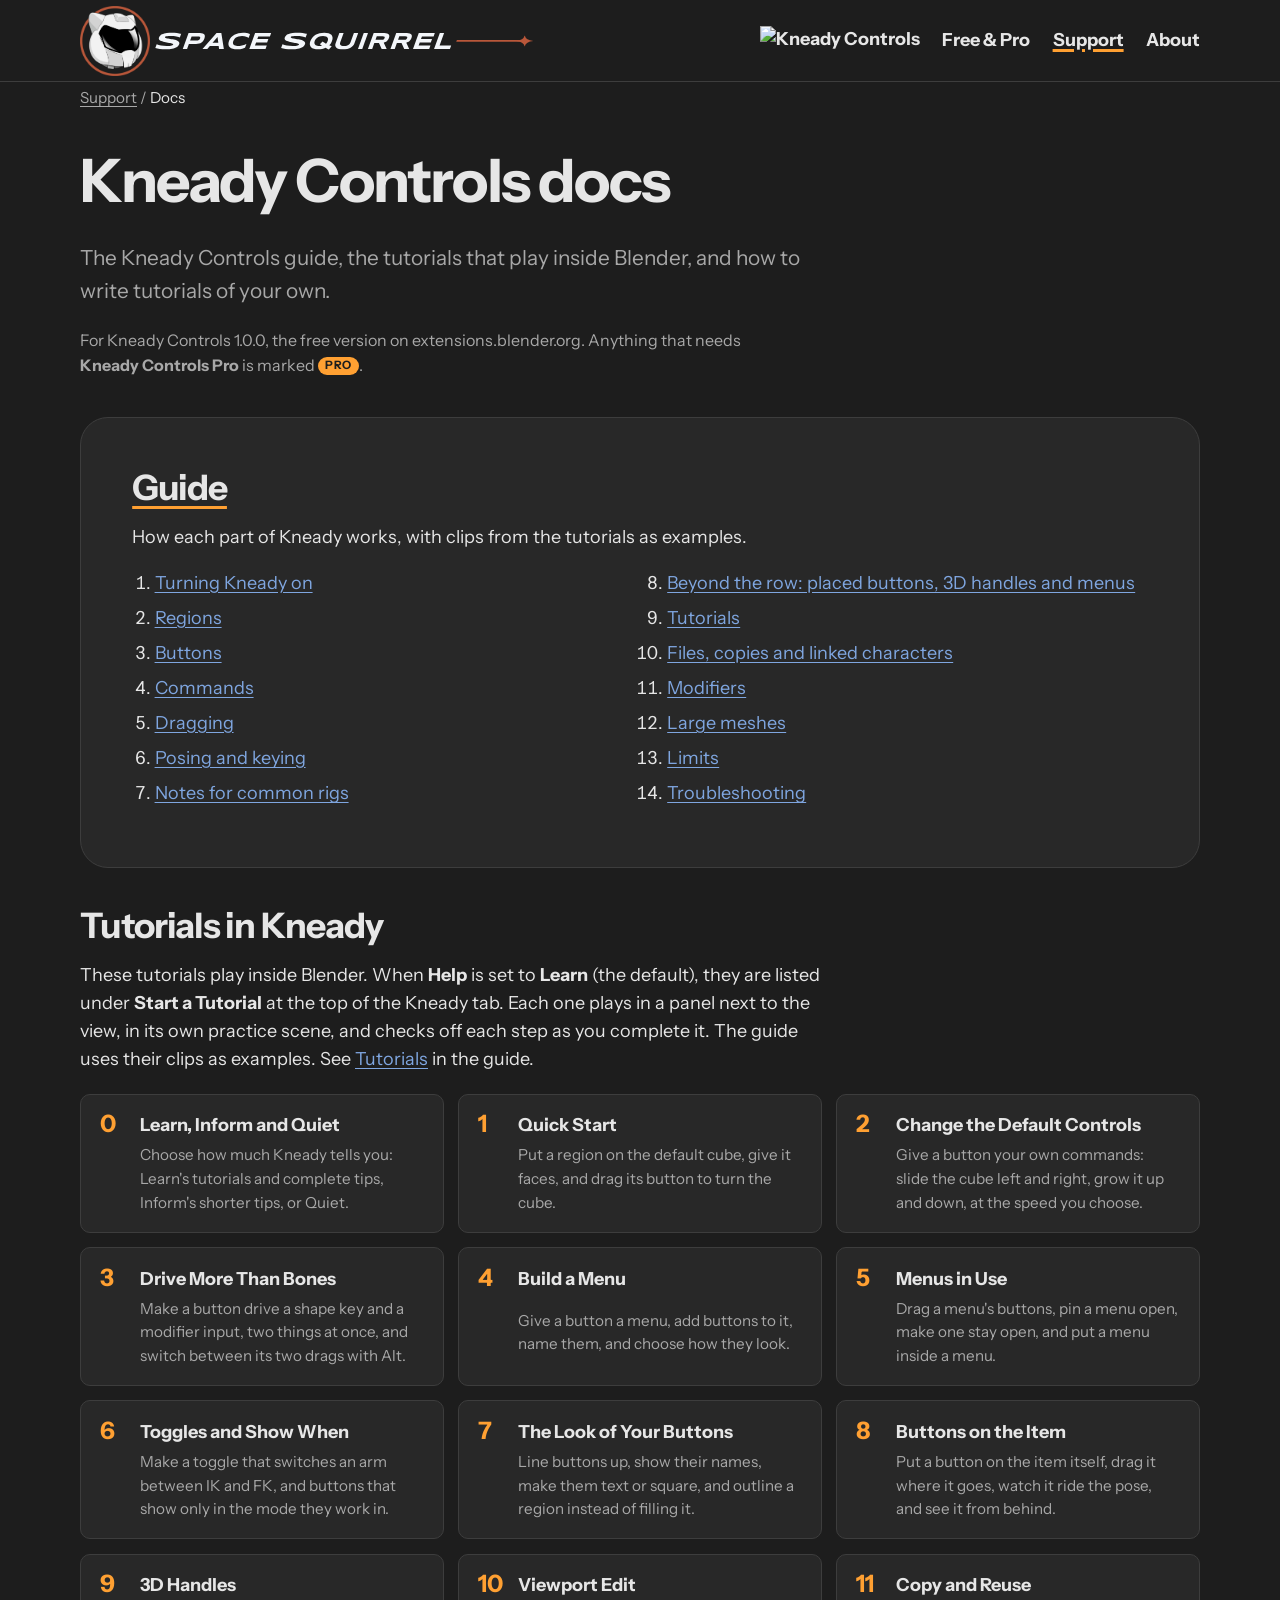
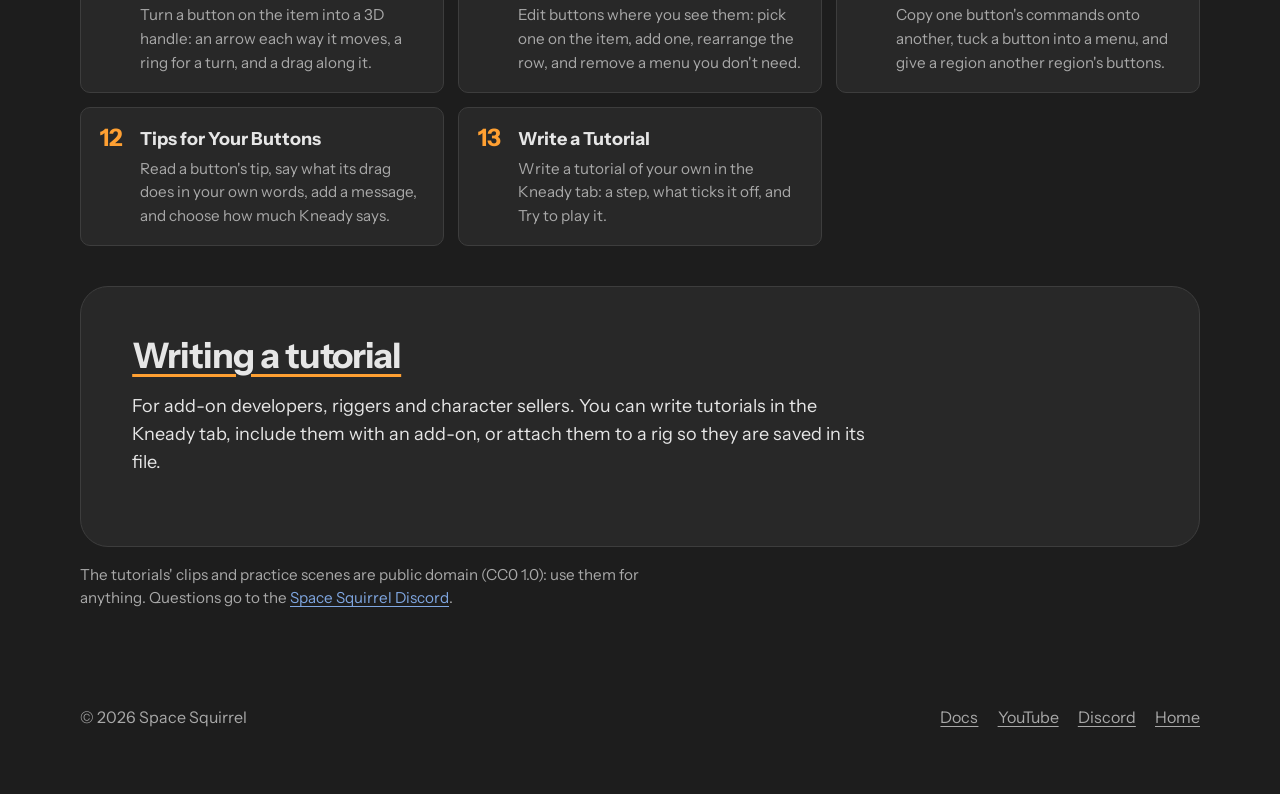
==== docs/index.html @ a4d44a9f "Home page truck: its files carry the page's version" ====
<!doctype html>
<html lang="en">
<head>
<meta charset="utf-8">
<meta name="viewport" content="width=device-width, initial-scale=1">
<title>Docs — Kneady Controls docs</title>
<meta name="description" content="Kneady Controls guide and tutorials.">
<link rel="icon" href="/favicon-192.png" sizes="192x192" type="image/png">
<link rel="icon" href="/favicon-16.png" sizes="16x16" type="image/png">
<link rel="icon" href="/favicon-32.png" sizes="32x32" type="image/png">
<link rel="apple-touch-icon" href="/apple-touch-icon.png">
<link href="https://fonts.googleapis.com" rel="preconnect"/>
<link crossorigin="" href="https://fonts.gstatic.com" rel="preconnect"/>
<link href="https://fonts.googleapis.com/css2?family=Instrument+Sans:wght@400;500;600;700&amp;display=swap" rel="stylesheet"/>
<link rel="stylesheet" href="/style.css?v=943610">
<script src="/docs/docs.js?v=943610" defer></script>
</head>
<body class="docs">
<!-- Made by tools/build_docs.py from the Kneady repository. Edit the source and build again. -->
<a class="skip" href="#main">Skip to content</a>
<div class="wrap">
  <header class="site-head">
<a class="wordmark" href="/"><img alt="Space Squirrel" height="30" src="/brand/spacesquirrel_wordmark_white_terra_no_left_dash.svg"/><img alt="" class="logo" height="726" src="/brand/spacesquirrel_logo_ring.png" width="726"/></a>
<nav aria-label="Main" class="site-nav">
<a class="product-link" href="/#kneady"><img alt="Kneady Controls" height="30" src="/brand/kneady_wordmark.svg"/></a>
<a href="/#pricing">Free &amp; Pro</a>
<a aria-current="true" href="/support.html">Support</a>
<a href="/#about">About</a>
</nav>
</header>

  <nav class="crumbs" aria-label="Breadcrumb"><a href="/support.html">Support</a> <span aria-hidden="true">/</span> <span aria-current="page">Docs</span></nav>
  <main id="main">
<header class="doc-head">
<h1>Kneady Controls docs</h1>
<p class="lede">The Kneady Controls guide, the tutorials that play inside Blender, and how to write tutorials of your own.</p>
<p class="edition">For Kneady Controls 1.0.0, the free version on extensions.blender.org. Anything that needs <strong>Kneady Controls Pro</strong> is marked <span class="badge-pro">Pro</span>.</p>
</header>
<div class="doc-index">
  <div class="band">
    <h2 id="guide"><a href="/docs/guide/">Guide</a></h2>
    <p>How each part of Kneady works, with clips from the tutorials as examples.</p>
    <ol class="guide-list"><li><a href="/docs/guide/#turning-kneady-on">Turning Kneady on</a></li><li><a href="/docs/guide/#regions">Regions</a></li><li><a href="/docs/guide/#buttons">Buttons</a></li><li><a href="/docs/guide/#commands">Commands</a></li><li><a href="/docs/guide/#dragging">Dragging</a></li><li><a href="/docs/guide/#posing-and-keying">Posing and keying</a></li><li><a href="/docs/guide/#notes-for-common-rigs">Notes for common rigs</a></li><li><a href="/docs/guide/#beyond-the-row-placed-buttons-3d-handles-and-menus">Beyond the row: placed buttons, 3D handles and menus</a></li><li><a href="/docs/guide/#tutorials">Tutorials</a></li><li><a href="/docs/guide/#files-copies-and-linked-characters">Files, copies and linked characters</a></li><li><a href="/docs/guide/#modifiers">Modifiers</a></li><li><a href="/docs/guide/#large-meshes">Large meshes</a></li><li><a href="/docs/guide/#limits">Limits</a></li><li><a href="/docs/guide/#troubleshooting">Troubleshooting</a></li></ol>
  </div>
  <div>
    <h2 id="tutorials">Tutorials in Kneady</h2>
    <p>These tutorials play inside Blender. When <strong>Help</strong> is set to <strong>Learn</strong> (the default), they are listed under <strong>Start a Tutorial</strong> at the top of the Kneady tab. Each one plays in a panel next to the view, in its own practice scene, and checks off each step as you complete it. The guide uses their clips as examples. See <a href="/docs/guide/#tutorials">Tutorials</a> in the guide.</p>
    <ol class="tut-list"><li><span class="num">0</span><span class="t-title">Learn, Inform and Quiet</span><span class="t-sum">Choose how much Kneady tells you: Learn&#x27;s tutorials and complete tips, Inform&#x27;s shorter tips, or Quiet.</span></li><li><span class="num">1</span><span class="t-title">Quick Start</span><span class="t-sum">Put a region on the default cube, give it faces, and drag its button to turn the cube.</span></li><li><span class="num">2</span><span class="t-title">Change the Default Controls</span><span class="t-sum">Give a button your own commands: slide the cube left and right, grow it up and down, at the speed you choose.</span></li><li><span class="num">3</span><span class="t-title">Drive More Than Bones</span><span class="t-sum">Make a button drive a shape key and a modifier input, two things at once, and switch between its two drags with Alt.</span></li><li><span class="num">4</span><span class="t-title">Build a Menu</span><span class="t-sum">Give a button a menu, add buttons to it, name them, and choose how they look.</span></li><li><span class="num">5</span><span class="t-title">Menus in Use</span><span class="t-sum">Drag a menu&#x27;s buttons, pin a menu open, make one stay open, and put a menu inside a menu.</span></li><li><span class="num">6</span><span class="t-title">Toggles and Show When</span><span class="t-sum">Make a toggle that switches an arm between IK and FK, and buttons that show only in the mode they work in.</span></li><li><span class="num">7</span><span class="t-title">The Look of Your Buttons</span><span class="t-sum">Line buttons up, show their names, make them text or square, and outline a region instead of filling it.</span></li><li><span class="num">8</span><span class="t-title">Buttons on the Item</span><span class="t-sum">Put a button on the item itself, drag it where it goes, watch it ride the pose, and see it from behind.</span></li><li><span class="num">9</span><span class="t-title">3D Handles</span><span class="t-sum">Turn a button on the item into a 3D handle: an arrow each way it moves, a ring for a turn, and a drag along it.</span></li><li><span class="num">10</span><span class="t-title">Viewport Edit</span><span class="t-sum">Edit buttons where you see them: pick one on the item, add one, rearrange the row, and remove a menu you don&#x27;t need.</span></li><li><span class="num">11</span><span class="t-title">Copy and Reuse</span><span class="t-sum">Copy one button&#x27;s commands onto another, tuck a button into a menu, and give a region another region&#x27;s buttons.</span></li><li><span class="num">12</span><span class="t-title">Tips for Your Buttons</span><span class="t-sum">Read a button&#x27;s tip, say what its drag does in your own words, add a message, and choose how much Kneady says.</span></li><li><span class="num">13</span><span class="t-title">Write a Tutorial</span><span class="t-sum">Write a tutorial of your own in the Kneady tab: a step, what ticks it off, and Try to play it.</span></li></ol>
  </div>
  <div class="band">
    <h2 id="writing"><a href="/docs/writing-a-tutorial/">Writing a tutorial</a></h2>
    <p>For add-on developers, riggers and character sellers. You can write tutorials in the Kneady tab, include them with an add-on, or attach them to a rig so they are saved in its file.</p>
  </div>
</div>
<p class="fineprint">The tutorials' clips and practice scenes are public domain (CC0 1.0): use them for anything. Questions go to the <a href="https://discord.gg/cDD3acK6bM">Space Squirrel Discord</a>.</p>
  </main>

  <footer class="site-foot">
<span>© 2026 Space Squirrel</span>
<nav aria-label="Elsewhere">
<a href="/docs/">Docs</a>
<a href="#">YouTube</a>
<a href="https://discord.gg/cDD3acK6bM">Discord</a>
<a href="/">Home</a>
</nav>
</footer>
</div>
</body>
</html>
---- style.css ----
:root{
  --sky:#1D1D1D; --sky-deep:#3A3A3A; --paper:#282828; --raised:#303030; --line:#3D3D3D;
  --ink:#E6E6E6; --ink-soft:#A8A8A8;
  --clay:#4772B3; --clay-dark:#2E4F82; --acorn:#FFA032; --blush:#E98A6B;
  --radius-lg:28px; --radius-sm:10px;
  --measure:62ch;
  --display:"Instrument Sans", "Helvetica Neue", Helvetica, Arial, sans-serif;
  --body:"Instrument Sans", "Helvetica Neue", Helvetica, Arial, sans-serif;
}
*{box-sizing:border-box}
/* overflow-x clip: the truck's canvas reaches past its stage (truck.js PAD), sometimes past the
   window's edge; this keeps the page from scrolling sideways. Clip, unlike hidden, adds no
   scrolling box, so the sticky header still sticks */
html{scroll-behavior:smooth;overflow-x:clip}
@media (prefers-reduced-motion:reduce){html{scroll-behavior:auto}}
body{margin:0;background:var(--sky);color:var(--ink);font:400 1.125rem/1.55 var(--body);-webkit-font-smoothing:antialiased;overflow-x:clip}
img,iframe{max-width:100%;display:block}
a{color:#7FA6E0;text-underline-offset:.18em}
a:hover{color:var(--ink)}
:focus-visible{outline:3px solid var(--acorn);outline-offset:3px;border-radius:6px}
.wrap{width:min(1120px,100% - 2rem);margin-inline:auto}

/* header: it stays at the top as the page scrolls, so Support is always there.
   On a phone or tablet the wordmark scrolls away and the row of links stays (top < 0).
   --head-stuck is the height left on screen, which anchors scroll clear of.
   The border-image paints the bar's background out to both edges of the window
   without widening the page; a line under it fades in once the page scrolls. */
:root{--head-stuck:calc(var(--ring-d) + 12px)}
html{scroll-padding-top:calc(var(--head-stuck) + .5rem)}
@property --head-edge{syntax:"<color>";inherits:false;initial-value:#3D3D3D}
/* the logo's ring, the tallest thing in it, with 6px to spare above and below (see below) */
.site-head{position:sticky;top:0;z-index:20;--head-edge:var(--line);border-image:linear-gradient(to top,var(--head-edge) 1px,var(--sky) 1px) fill 0//0 100vmax;display:flex;align-items:center;justify-content:space-between;gap:1rem;padding:6px 0}
@supports (animation-timeline:scroll()){
  .site-head{animation:head-edge linear both;animation-timeline:scroll();animation-range:0 3rem}
  @keyframes head-edge{from{--head-edge:var(--sky)}}
}
.wordmark{font:800 1.5rem/1 var(--display);letter-spacing:-.02em;color:var(--ink);text-decoration:none;display:flex;align-items:center;gap:var(--logo-gap)}
.wordmark img{height:var(--mark-h);width:auto;display:block}
/* The logo - the helmet in its orange ring (Greg's own, brand/spacesquirrel_logo_ring.png) - then the
   name. Greg, 22 November 2026, after trying it over the wordmark's left line: "the tail just doesn't
   look very good ... Let's get rid of the tail and move the wordmark closer to the circle to match the
   spacing between the L and the end of the center line".
   The header's wordmark is a copy without that line (brand/spacesquirrel_wordmark_white_terra_no_left_dash.svg),
   its viewBox starting at x 10, just left of the S (x 11.31 at its foot, after the italic slant).
   Sizes are in wordmark heights (--mark-h), so a phone's smaller wordmark scales them too:
   - --ring-d, the ring's diameter (the image is the ring's box).
   - --logo-gap: in the wordmark, the L reaches x 1263.44 and the line starts at 1284.95, 21.51 units
     apart (of the 127 the wordmark is tall). The ring's edge to the S's foot is the gap plus the 1.31
     units before the S, so the gap is 20.2 units. */
:root{--mark-h:30px;--ring-d:calc(var(--mark-h) * 2.33);--logo-gap:calc(var(--mark-h) * 20.2 / 127)}
.wordmark img.logo{order:-1;flex:none;width:var(--ring-d);height:var(--ring-d)}
.site-nav{display:flex;gap:1.4rem;flex-wrap:wrap}
@media (max-width:860px){
  /* --mark-w: the whole logo and name, ring to star, which is 15.12 wordmark heights
     (2.33 ring + .159 gap + 1604 / 127 name) */
  :root{--head-stuck:3.4rem;--mark-w:min(100vw - 2rem,340px);--mark-h:calc(var(--mark-w) / 15.12)}
  /* the logo and name scroll away here (their row is the ring's height), the row of links staying */
  .site-head{flex-direction:column;align-items:flex-start;gap:.9rem;padding:1.25rem 0 .75rem;top:calc(-1.4rem - var(--ring-d))}
  .site-nav{gap:.35rem 1rem;font-size:1rem}
}
@media (max-width:360px){.site-nav{gap:.35rem .6rem}.site-head .site-nav .product-link img{height:26px}}
.site-nav a{color:var(--ink);text-decoration:none;font-weight:700}
.site-nav a:hover,.site-nav a[aria-current]{text-decoration:underline;text-decoration-thickness:3px;text-decoration-color:var(--acorn)}

/* type */
h1,h2,h3{font-family:var(--display);line-height:1.05;letter-spacing:-.03em;margin:0 0 .5em}
h1{font-size:clamp(2.75rem,7vw,5.25rem);font-weight:700}
h2{font-size:clamp(2rem,4vw,3rem);font-weight:700}
h3{font-size:1.4rem;font-weight:700;letter-spacing:-.01em}
p{margin:0 0 1em;max-width:var(--measure)}
.lede{font-size:1.3rem;color:var(--ink-soft)}

/* buttons */
.actions{display:flex;flex-wrap:wrap;gap:.8rem;margin-top:1.6rem}
.btn{display:inline-block;font:600 1.05rem/1 var(--body);padding:1rem 1.4rem;border-radius:999px;text-decoration:none;border:2px solid var(--line)}
.btn-main{background:var(--clay);color:#fff;border-color:var(--clay);box-shadow:0 5px 0 var(--clay-dark)}
.btn-main:hover{color:#fff;transform:translateY(2px);box-shadow:0 3px 0 var(--clay-dark)}
.btn-quiet{color:var(--ink);background:transparent}
.btn-quiet:hover{background:var(--raised);border-color:#555}
@media (prefers-reduced-motion:reduce){.btn-main:hover{transform:none}}

/* hero */
.hero{display:grid;grid-template-columns:minmax(0,1fr) minmax(0,1fr);align-items:center;gap:2rem;padding:3rem 0 4.5rem}
.hero p.lede{max-width:44ch}
/* the truck (truck.js): a poster until the layers are in, then the canvas, its Kneady buttons over it.
   The canvas and buttons reach 20% past the stage all round (truck.js PAD), so a stretched or leaning
   truck isn't cut off; they take no clicks there, so the text beside them stays clickable. */
.truck-stage{position:relative;aspect-ratio:5/4;width:100%;justify-self:center;touch-action:none;margin-bottom:2.6rem}
.truck-stage canvas,.truck-stage svg{position:absolute;left:-20%;top:-20%;width:140%;height:140%;pointer-events:none}
.truck-poster{position:absolute;inset:0;width:100%;height:100%}
.truck-stage canvas{opacity:0}
.truck-stage.is-ready canvas{opacity:1}
.truck-stage.is-ready .truck-poster{visibility:hidden}
.truck-stage svg{overflow:visible;font-family:var(--body)}
.truck-stage.is-active{cursor:grab}
.truck-stage.on-button{cursor:pointer}
.truck-stage.is-dragging{cursor:grabbing}
.truck-stage[data-axis="x"]{cursor:ew-resize}
.truck-stage[data-axis="y"]{cursor:ns-resize}
.stage-hint{position:absolute;left:50%;top:100%;margin-top:.4rem;transform:translateX(-50%);font:600 .95rem/1.3 var(--body);color:var(--ink-soft);background:var(--raised);padding:.5rem .9rem;border-radius:999px;pointer-events:none;text-align:center;width:max-content;max-width:92%}
@media (max-width:820px){.hero{grid-template-columns:1fr;padding-top:1.5rem}}

/* sections */
section{padding:4rem 0}
.band{background:var(--paper);border:1px solid var(--line);border-radius:var(--radius-lg);padding:clamp(1.5rem,4vw,3.5rem)}
.video{aspect-ratio:16/9;width:100%;border:0;border-radius:var(--radius-sm);background:#141414}
.does{display:grid;grid-template-columns:repeat(3,1fr);gap:2rem;margin-top:2.5rem}
.does p{font-size:1.05rem;color:var(--ink-soft)}
.does h3::before{content:"";display:block;width:2.2rem;height:.45rem;border-radius:99px;background:var(--acorn);margin-bottom:.8rem}
@media (max-width:820px){.does{grid-template-columns:1fr;gap:1.2rem}}

.split{display:grid;grid-template-columns:1fr 1fr;gap:2.5rem;align-items:start}
@media (max-width:820px){.split{grid-template-columns:1fr}}

/* free vs pro */
.tiers{display:grid;grid-template-columns:1fr 1fr;gap:1.25rem;margin-top:2rem}
.tier{border:2px solid var(--line);border-radius:var(--radius-lg);padding:1.75rem;background:var(--paper);display:flex;flex-direction:column;align-items:flex-start}
.tier .btn{margin-top:auto}
.tier-pro{background:#232A36;border-color:var(--clay)}
.tier-pro a{color:var(--acorn)}
.tier h3{font-size:2rem;margin-bottom:.2em}
.tier .price{font-weight:700;margin-bottom:1rem}
.tier ul{margin:0 0 1.25rem;padding-left:1.1rem}
.tier li{margin:.35rem 0}
.tier-pro .btn-main{background:var(--acorn);border-color:var(--acorn);color:#1D1D1D;box-shadow:0 5px 0 #B86E14}
.tier-pro .btn-main:hover{color:#1D1D1D;box-shadow:0 3px 0 #B86E14}
.fineprint{font-size:.95rem;color:var(--ink-soft);margin-top:1rem}
@media (max-width:820px){.tiers{grid-template-columns:1fr}}

/* about */
.about{max-width:44rem}
.portrait{width:120px;height:120px;border-radius:50%;background:var(--sky-deep);display:grid;place-items:center;font:700 2.6rem/1 var(--display);color:var(--ink)}

/* signup */
.signup form{display:flex;flex-wrap:wrap;gap:.75rem;margin-top:1.25rem}
.signup label{position:absolute;left:-9999px}
.signup input[type=email]{flex:1 1 260px;font:inherit;padding:.95rem 1.2rem;border-radius:999px;border:2px solid var(--line);background:#161616;color:var(--ink)}
.signup input[type=email]::placeholder{color:#777}
.signup button{cursor:pointer}

/* support page */
.checklist{padding-left:1.2rem}
.checklist li{margin:.4rem 0}
.steps{padding-left:1.4rem}
.steps li{margin:.5rem 0;padding-left:.3rem}
kbd{font:700 .9em var(--body);background:var(--raised);border:1px solid #555;border-bottom-width:3px;border-radius:6px;padding:.05em .4em}

/* footer */
.site-foot{padding:3rem 0 4rem;display:flex;flex-wrap:wrap;justify-content:space-between;gap:1rem;color:var(--ink-soft);font-size:1rem}
.site-foot nav{display:flex;gap:1.2rem;flex-wrap:wrap}
.site-foot a{color:var(--ink-soft)}
.about-links a{color:var(--ink);text-underline-offset:3px}.about-links a:hover{color:#fff}
.product-logo{display:block;width:min(100%,340px);height:auto;margin:0 0 1.75rem}
.site-nav{align-items:center}
.site-nav .product-link img{display:block;height:30px;width:auto;transition:transform .15s}
.site-nav .product-link:hover{text-decoration:none}
.site-nav .product-link:hover img{transform:translateY(-1px) rotate(-2deg)}

/* docs (made by tools/build_docs.py) */
.skip{position:absolute;left:-9999px;top:0;background:var(--acorn);color:#1D1D1D;padding:.6rem 1rem;border-radius:0 0 var(--radius-sm) 0;font-weight:700;z-index:30}
.skip:focus{left:0}
.crumbs{font-size:.95rem;color:var(--ink-soft);padding:.25rem 0 0}
.crumbs a{color:var(--ink-soft)}
.crumbs [aria-current]{color:var(--ink)}
.docs main{padding-bottom:2rem}
.doc-head{padding:2.5rem 0 1.5rem;max-width:52rem}
.docs h1{font-size:clamp(2.3rem,5.5vw,3.75rem)}
.docs .lede{max-width:52ch}
.kicker{font:700 .8rem/1.2 var(--body);letter-spacing:.08em;text-transform:uppercase;color:var(--acorn);margin:0 0 .6rem}
.edition,.in-blender{font-size:1rem;color:var(--ink-soft)}
.badge-pro{display:inline-block;font:700 .72rem/1 var(--body);letter-spacing:.06em;text-transform:uppercase;color:#1D1D1D;background:var(--acorn);border-radius:999px;padding:.3em .6em;vertical-align:.12em}
.pro-only{border-left:3px solid var(--acorn);padding-left:.9rem}

/* docs index */
.doc-index{display:grid;gap:2.5rem}
.doc-index h2{font-size:clamp(1.6rem,3vw,2.2rem)}
.doc-index h2 a{color:var(--ink);text-decoration-color:var(--acorn);text-decoration-thickness:3px}
.guide-list{columns:2 16rem;gap:2rem;padding-left:1.4rem;margin:0}
.guide-list li{margin:0 0 .45rem;break-inside:avoid}
.tut-list{list-style:none;margin:1.25rem 0 0;padding:0;display:grid;grid-template-columns:repeat(auto-fill,minmax(min(100%,21rem),1fr));gap:.9rem}
.tut-list li{display:grid;grid-template-columns:auto 1fr;column-gap:.9rem;height:100%;padding:1.1rem 1.2rem;background:var(--paper);border:1px solid var(--line);border-radius:var(--radius-sm);color:var(--ink);text-decoration:none}
.tut-list .num{grid-row:span 2;font:700 1.5rem/1 var(--display);color:var(--acorn);min-width:1.6ch}
.tut-list .t-title{font-weight:700}
.tut-list .t-sum{font-size:.95rem;color:var(--ink-soft);margin-top:.2rem}

/* guide and writing pages */
.doc-layout{display:grid;grid-template-columns:15rem minmax(0,1fr);gap:3rem;align-items:start}
.toc{position:sticky;top:calc(var(--head-stuck) + 1rem);max-height:calc(100vh - var(--head-stuck) - 2rem);overflow:auto;font-size:.92rem;padding-right:.5rem}
.toc ol{list-style:none;margin:0;padding:0}
.toc ol ol{padding-left:.9rem;margin:.2rem 0 .4rem}
.toc li{margin:.25rem 0}
.toc a{color:var(--ink-soft);text-decoration:none}
.toc a:hover{color:var(--ink);text-decoration:underline}
@media (max-width:900px){.doc-layout{grid-template-columns:minmax(0,1fr)}.toc{display:none}}
.prose{max-width:46rem}
.prose h2{font-size:clamp(1.7rem,3vw,2.2rem);margin-top:3rem;padding-top:1rem;border-top:1px solid var(--line);scroll-margin-top:1rem}
.prose h3{margin-top:2rem;scroll-margin-top:1rem}
.prose ul,.prose ol{padding-left:1.3rem}
.prose li{margin:.35rem 0}
.prose li>ul,.prose li>ol{margin:.35rem 0}
.prose code{font:500 .88em ui-monospace,SFMono-Regular,Menlo,Consolas,monospace;background:var(--raised);border:1px solid var(--line);border-radius:5px;padding:.08em .35em;overflow-wrap:anywhere}
.prose pre{margin:0;padding:1rem 1.2rem;background:#161616;font-size:.9rem;line-height:1.5}
.prose pre code{background:none;border:0;padding:0;overflow-wrap:normal}
.scroll-x{overflow-x:auto;margin:1.2rem 0;border:1px solid var(--line);border-radius:var(--radius-sm)}
.prose table{border-collapse:collapse;width:100%;font-size:.95rem}
.prose th,.prose td{text-align:left;vertical-align:top;padding:.6rem .8rem;border-bottom:1px solid var(--line)}
.prose th{background:var(--raised)}
.prose tr:last-child td{border-bottom:0}
.prose img{border-radius:var(--radius-sm);margin:1rem 0}

/* clips */
.doc-clips{margin:1.4rem 0 1.8rem;padding:1rem 1rem .4rem;background:var(--paper);border:1px solid var(--line);border-radius:var(--radius-sm)}
.clip-row{display:flex;gap:1rem;overflow-x:auto;padding-bottom:.6rem;scroll-snap-type:x proximity}
.clip{margin:0;flex:0 0 auto;width:min(13.5rem,62vw);scroll-snap-align:start}
.clip-video{display:block;width:100%;height:auto;aspect-ratio:9/16;background:#141414;border-radius:8px;border:1px solid var(--line)}
.clip figcaption{font-size:.88rem;line-height:1.35;color:var(--ink-soft);margin-top:.45rem}
.clip figcaption a{display:block;font-weight:600}
.clip figcaption span{display:block}
.clip.missing .clip-video{display:grid;place-items:center;padding:1rem;text-align:center;font-size:.9rem;color:var(--ink-soft)}

/* support page: docs links */
.doc-links{list-style:none;padding:0;margin:1.2rem 0 0;display:grid;grid-template-columns:repeat(auto-fit,minmax(min(100%,15rem),1fr));gap:.9rem}
.doc-links a{display:block;height:100%;padding:1.1rem 1.2rem;background:var(--raised);border:1px solid var(--line);border-radius:var(--radius-sm);color:var(--ink);text-decoration:none}
.doc-links a:hover{border-color:var(--clay)}
.doc-links strong{display:block;font-size:1.15rem;margin-bottom:.2rem}
.doc-links span{font-size:.95rem;color:var(--ink-soft)}
.about-links{display:flex;flex-wrap:wrap;gap:.5rem 1.5rem}
.prose{max-width:42rem}
.prose p{margin:0 0 1.1rem}
.prose .signoff{color:var(--ink-soft);margin-top:1.75rem}
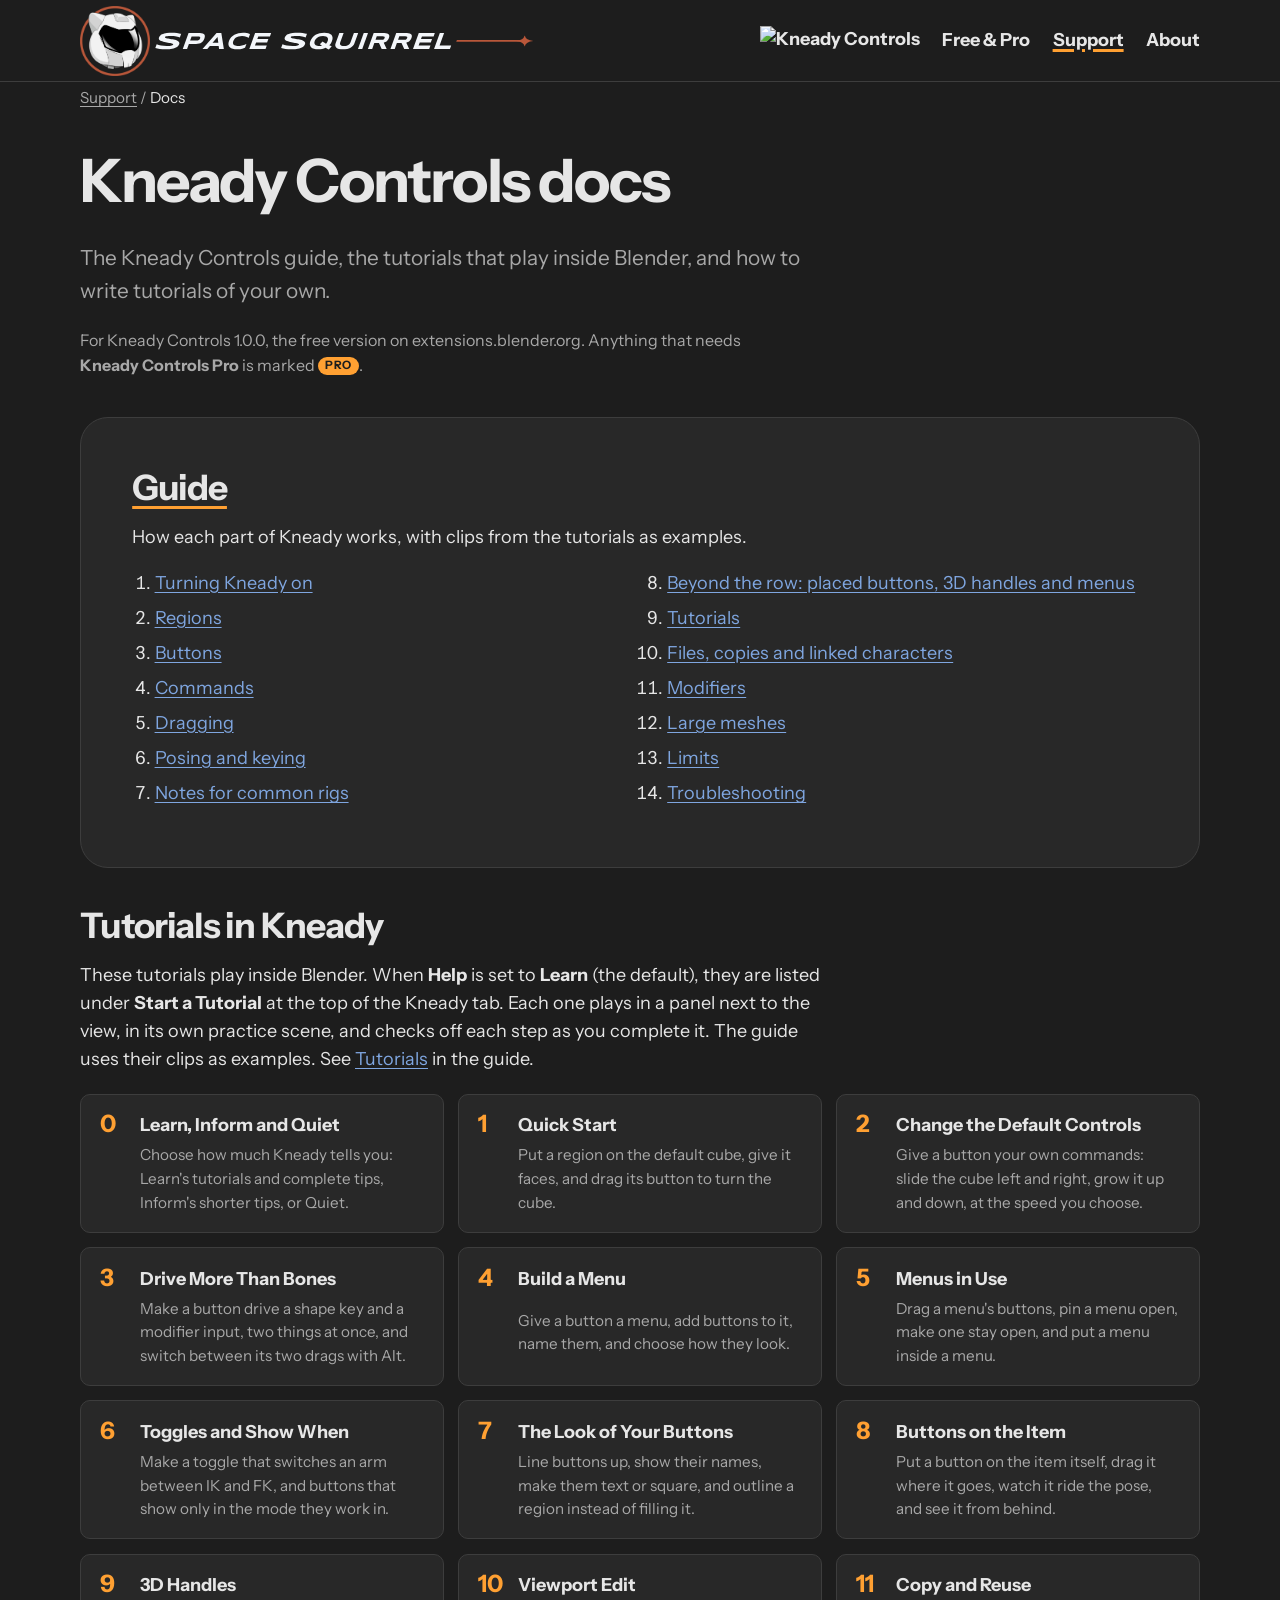
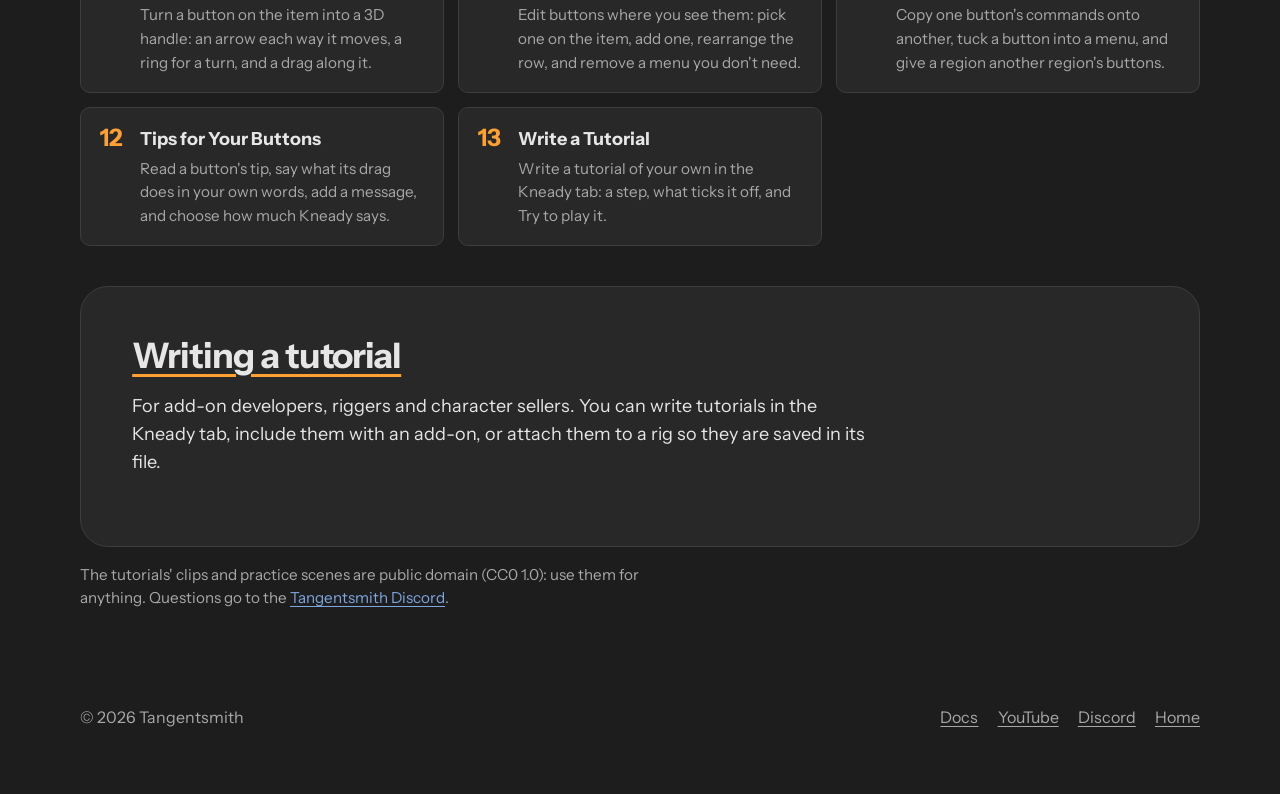
==== commit ca5f863b: "Rename Space Squirrel to Tangentsmith across site copy Title tags, wordmark alt text, about-section " ====
--- a/docs/index.html
+++ b/docs/index.html
@@ -12,15 +12,15 @@
 <link href="https://fonts.googleapis.com" rel="preconnect"/>
 <link crossorigin="" href="https://fonts.gstatic.com" rel="preconnect"/>
 <link href="https://fonts.googleapis.com/css2?family=Instrument+Sans:wght@400;500;600;700&amp;display=swap" rel="stylesheet"/>
-<link rel="stylesheet" href="/style.css?v=943610">
-<script src="/docs/docs.js?v=943610" defer></script>
+<link rel="stylesheet" href="/style.css?v=943615">
+<script src="/docs/docs.js?v=943615" defer></script>
 </head>
 <body class="docs">
 <!-- Made by tools/build_docs.py from the Kneady repository. Edit the source and build again. -->
 <a class="skip" href="#main">Skip to content</a>
 <div class="wrap">
   <header class="site-head">
-<a class="wordmark" href="/"><img alt="Space Squirrel" height="30" src="/brand/spacesquirrel_wordmark_white_terra_no_left_dash.svg"/><img alt="" class="logo" height="726" src="/brand/spacesquirrel_logo_ring.png" width="726"/></a>
+<a class="wordmark" href="/"><img alt="Tangentsmith" height="30" src="/brand/spacesquirrel_wordmark_white_terra_no_left_dash.svg"/><img alt="" class="logo" height="726" src="/brand/spacesquirrel_logo_ring.png" width="726"/></a>
 <nav aria-label="Main" class="site-nav">
 <a class="product-link" href="/#kneady"><img alt="Kneady Controls" height="30" src="/brand/kneady_wordmark.svg"/></a>
 <a href="/#pricing">Free &amp; Pro</a>
@@ -52,11 +52,11 @@
     <p>For add-on developers, riggers and character sellers. You can write tutorials in the Kneady tab, include them with an add-on, or attach them to a rig so they are saved in its file.</p>
   </div>
 </div>
-<p class="fineprint">The tutorials' clips and practice scenes are public domain (CC0 1.0): use them for anything. Questions go to the <a href="https://discord.gg/cDD3acK6bM">Space Squirrel Discord</a>.</p>
+<p class="fineprint">The tutorials' clips and practice scenes are public domain (CC0 1.0): use them for anything. Questions go to the <a href="https://discord.gg/cDD3acK6bM">Tangentsmith Discord</a>.</p>
   </main>
 
   <footer class="site-foot">
-<span>© 2026 Space Squirrel</span>
+<span>© 2026 Tangentsmith</span>
 <nav aria-label="Elsewhere">
 <a href="/docs/">Docs</a>
 <a href="#">YouTube</a>
--- a/style.css
+++ b/style.css
@@ -75,9 +75,11 @@
 .btn{display:inline-block;font:600 1.05rem/1 var(--body);padding:1rem 1.4rem;border-radius:999px;text-decoration:none;border:2px solid var(--line)}
 .btn-main{background:var(--clay);color:#fff;border-color:var(--clay);box-shadow:0 5px 0 var(--clay-dark)}
 .btn-main:hover{color:#fff;transform:translateY(2px);box-shadow:0 3px 0 var(--clay-dark)}
+.btn-pro{background:var(--acorn);color:#1D1D1D;border-color:var(--acorn);box-shadow:0 5px 0 #B86E14}
+.btn-pro:hover{color:#1D1D1D;transform:translateY(2px);box-shadow:0 3px 0 #B86E14}
 .btn-quiet{color:var(--ink);background:transparent}
 .btn-quiet:hover{background:var(--raised);border-color:#555}
-@media (prefers-reduced-motion:reduce){.btn-main:hover{transform:none}}
+@media (prefers-reduced-motion:reduce){.btn-main:hover,.btn-pro:hover{transform:none}}
 
 /* hero */
 .hero{display:grid;grid-template-columns:minmax(0,1fr) minmax(0,1fr);align-items:center;gap:2rem;padding:3rem 0 4.5rem}
@@ -85,9 +87,12 @@
 /* the truck (truck.js): a poster until the layers are in, then the canvas, its Kneady buttons over it.
    The canvas and buttons reach 20% past the stage all round (truck.js PAD), so a stretched or leaning
    truck isn't cut off; they take no clicks there, so the text beside them stays clickable. */
-.truck-stage{position:relative;aspect-ratio:5/4;width:100%;justify-self:center;touch-action:none;margin-bottom:2.6rem}
-.truck-stage canvas,.truck-stage svg{position:absolute;left:-20%;top:-20%;width:140%;height:140%;pointer-events:none}
-.truck-poster{position:absolute;inset:0;width:100%;height:100%}
+/* --truck-zoom: how large the truck and its disk are drawn in their space on the page, about its
+   middle (1 fills the space as rendered); the page's layout stays as it is. The canvas reaches 20%
+   past the space on every side, for the headlights' beams and the disk */
+.truck-stage{--truck-zoom:1.15;position:relative;aspect-ratio:5/4;width:100%;justify-self:center;touch-action:none;margin-bottom:2.6rem}
+.truck-stage canvas,.truck-stage svg{position:absolute;left:calc(50% - 70% * var(--truck-zoom));top:calc(50% - 70% * var(--truck-zoom));width:calc(140% * var(--truck-zoom));height:calc(140% * var(--truck-zoom));pointer-events:none}
+.truck-poster{position:absolute;left:calc(50% - 50% * var(--truck-zoom));top:calc(50% - 50% * var(--truck-zoom));width:calc(100% * var(--truck-zoom));height:calc(100% * var(--truck-zoom))}
 .truck-stage canvas{opacity:0}
 .truck-stage.is-ready canvas{opacity:1}
 .truck-stage.is-ready .truck-poster{visibility:hidden}
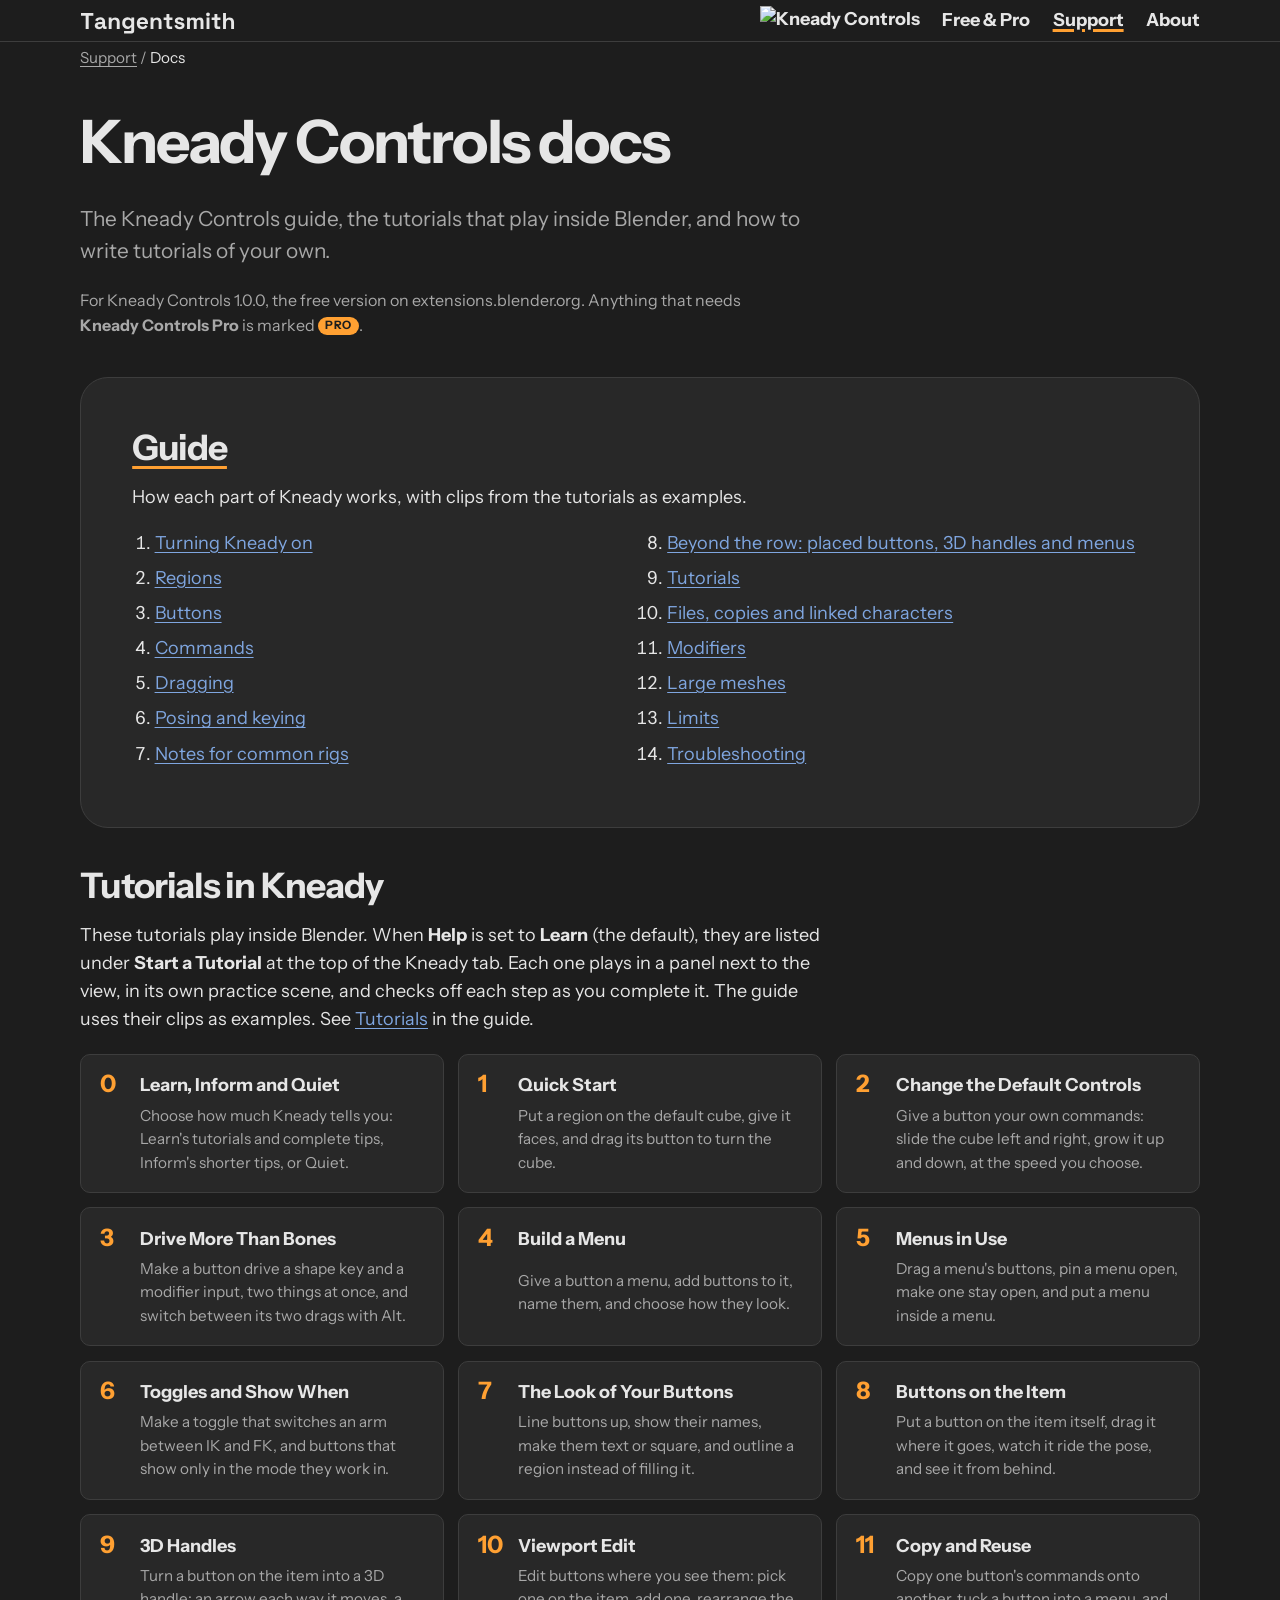
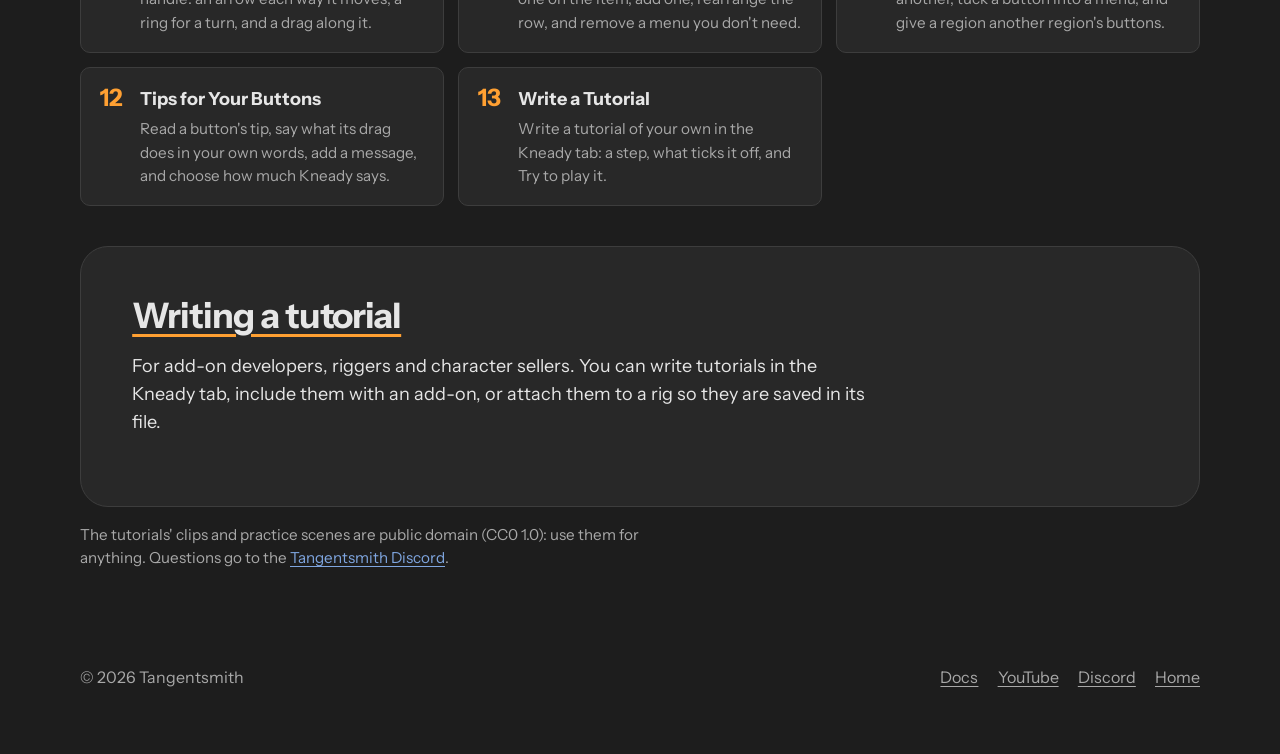
==== commit 16861cfc: "Replace the Space Squirrel wordmark with a first Tangentsmith wordmark Space Grotesk Bold, outlined " ====
--- a/docs/index.html
+++ b/docs/index.html
@@ -20,7 +20,7 @@
 <a class="skip" href="#main">Skip to content</a>
 <div class="wrap">
   <header class="site-head">
-<a class="wordmark" href="/"><img alt="Tangentsmith" height="30" src="/brand/spacesquirrel_wordmark_white_terra_no_left_dash.svg"/><img alt="" class="logo" height="726" src="/brand/spacesquirrel_logo_ring.png" width="726"/></a>
+<a class="wordmark" href="/"><img alt="Tangentsmith" height="30" src="/brand/tangentsmith_wordmark_white.svg"/></a>
 <nav aria-label="Main" class="site-nav">
 <a class="product-link" href="/#kneady"><img alt="Kneady Controls" height="30" src="/brand/kneady_wordmark.svg"/></a>
 <a href="/#pricing">Free &amp; Pro</a>
--- a/style.css
+++ b/style.css
@@ -25,37 +25,24 @@
    --head-stuck is the height left on screen, which anchors scroll clear of.
    The border-image paints the bar's background out to both edges of the window
    without widening the page; a line under it fades in once the page scrolls. */
-:root{--head-stuck:calc(var(--ring-d) + 12px)}
+:root{--head-stuck:calc(var(--mark-h) + 12px)}
 html{scroll-padding-top:calc(var(--head-stuck) + .5rem)}
 @property --head-edge{syntax:"<color>";inherits:false;initial-value:#3D3D3D}
-/* the logo's ring, the tallest thing in it, with 6px to spare above and below (see below) */
 .site-head{position:sticky;top:0;z-index:20;--head-edge:var(--line);border-image:linear-gradient(to top,var(--head-edge) 1px,var(--sky) 1px) fill 0//0 100vmax;display:flex;align-items:center;justify-content:space-between;gap:1rem;padding:6px 0}
 @supports (animation-timeline:scroll()){
   .site-head{animation:head-edge linear both;animation-timeline:scroll();animation-range:0 3rem}
   @keyframes head-edge{from{--head-edge:var(--sky)}}
 }
-.wordmark{font:800 1.5rem/1 var(--display);letter-spacing:-.02em;color:var(--ink);text-decoration:none;display:flex;align-items:center;gap:var(--logo-gap)}
+.wordmark{font:800 1.5rem/1 var(--display);letter-spacing:-.02em;color:var(--ink);text-decoration:none;display:flex;align-items:center}
 .wordmark img{height:var(--mark-h);width:auto;display:block}
-/* The logo - the helmet in its orange ring (Greg's own, brand/spacesquirrel_logo_ring.png) - then the
-   name. Greg, 22 November 2026, after trying it over the wordmark's left line: "the tail just doesn't
-   look very good ... Let's get rid of the tail and move the wordmark closer to the circle to match the
-   spacing between the L and the end of the center line".
-   The header's wordmark is a copy without that line (brand/spacesquirrel_wordmark_white_terra_no_left_dash.svg),
-   its viewBox starting at x 10, just left of the S (x 11.31 at its foot, after the italic slant).
-   Sizes are in wordmark heights (--mark-h), so a phone's smaller wordmark scales them too:
-   - --ring-d, the ring's diameter (the image is the ring's box).
-   - --logo-gap: in the wordmark, the L reaches x 1263.44 and the line starts at 1284.95, 21.51 units
-     apart (of the 127 the wordmark is tall). The ring's edge to the S's foot is the gap plus the 1.31
-     units before the S, so the gap is 20.2 units. */
-:root{--mark-h:30px;--ring-d:calc(var(--mark-h) * 2.33);--logo-gap:calc(var(--mark-h) * 20.2 / 127)}
-.wordmark img.logo{order:-1;flex:none;width:var(--ring-d);height:var(--ring-d)}
+/* The Tangentsmith wordmark (brand/tangentsmith_wordmark_white.svg), outlined from Space Grotesk Bold -
+   a plain mark to start with, no icon yet (26 November 2026). Sized in wordmark heights (--mark-h) so a
+   phone's smaller wordmark scales with it. */
+:root{--mark-h:30px}
 .site-nav{display:flex;gap:1.4rem;flex-wrap:wrap}
 @media (max-width:860px){
-  /* --mark-w: the whole logo and name, ring to star, which is 15.12 wordmark heights
-     (2.33 ring + .159 gap + 1604 / 127 name) */
-  :root{--head-stuck:3.4rem;--mark-w:min(100vw - 2rem,340px);--mark-h:calc(var(--mark-w) / 15.12)}
-  /* the logo and name scroll away here (their row is the ring's height), the row of links staying */
-  .site-head{flex-direction:column;align-items:flex-start;gap:.9rem;padding:1.25rem 0 .75rem;top:calc(-1.4rem - var(--ring-d))}
+  :root{--head-stuck:3.4rem;--mark-h:min(9vw,34px)}
+  .site-head{flex-direction:column;align-items:flex-start;gap:.9rem;padding:1.25rem 0 .75rem;top:calc(-1.4rem - var(--mark-h))}
   .site-nav{gap:.35rem 1rem;font-size:1rem}
 }
 @media (max-width:360px){.site-nav{gap:.35rem .6rem}.site-head .site-nav .product-link img{height:26px}}
